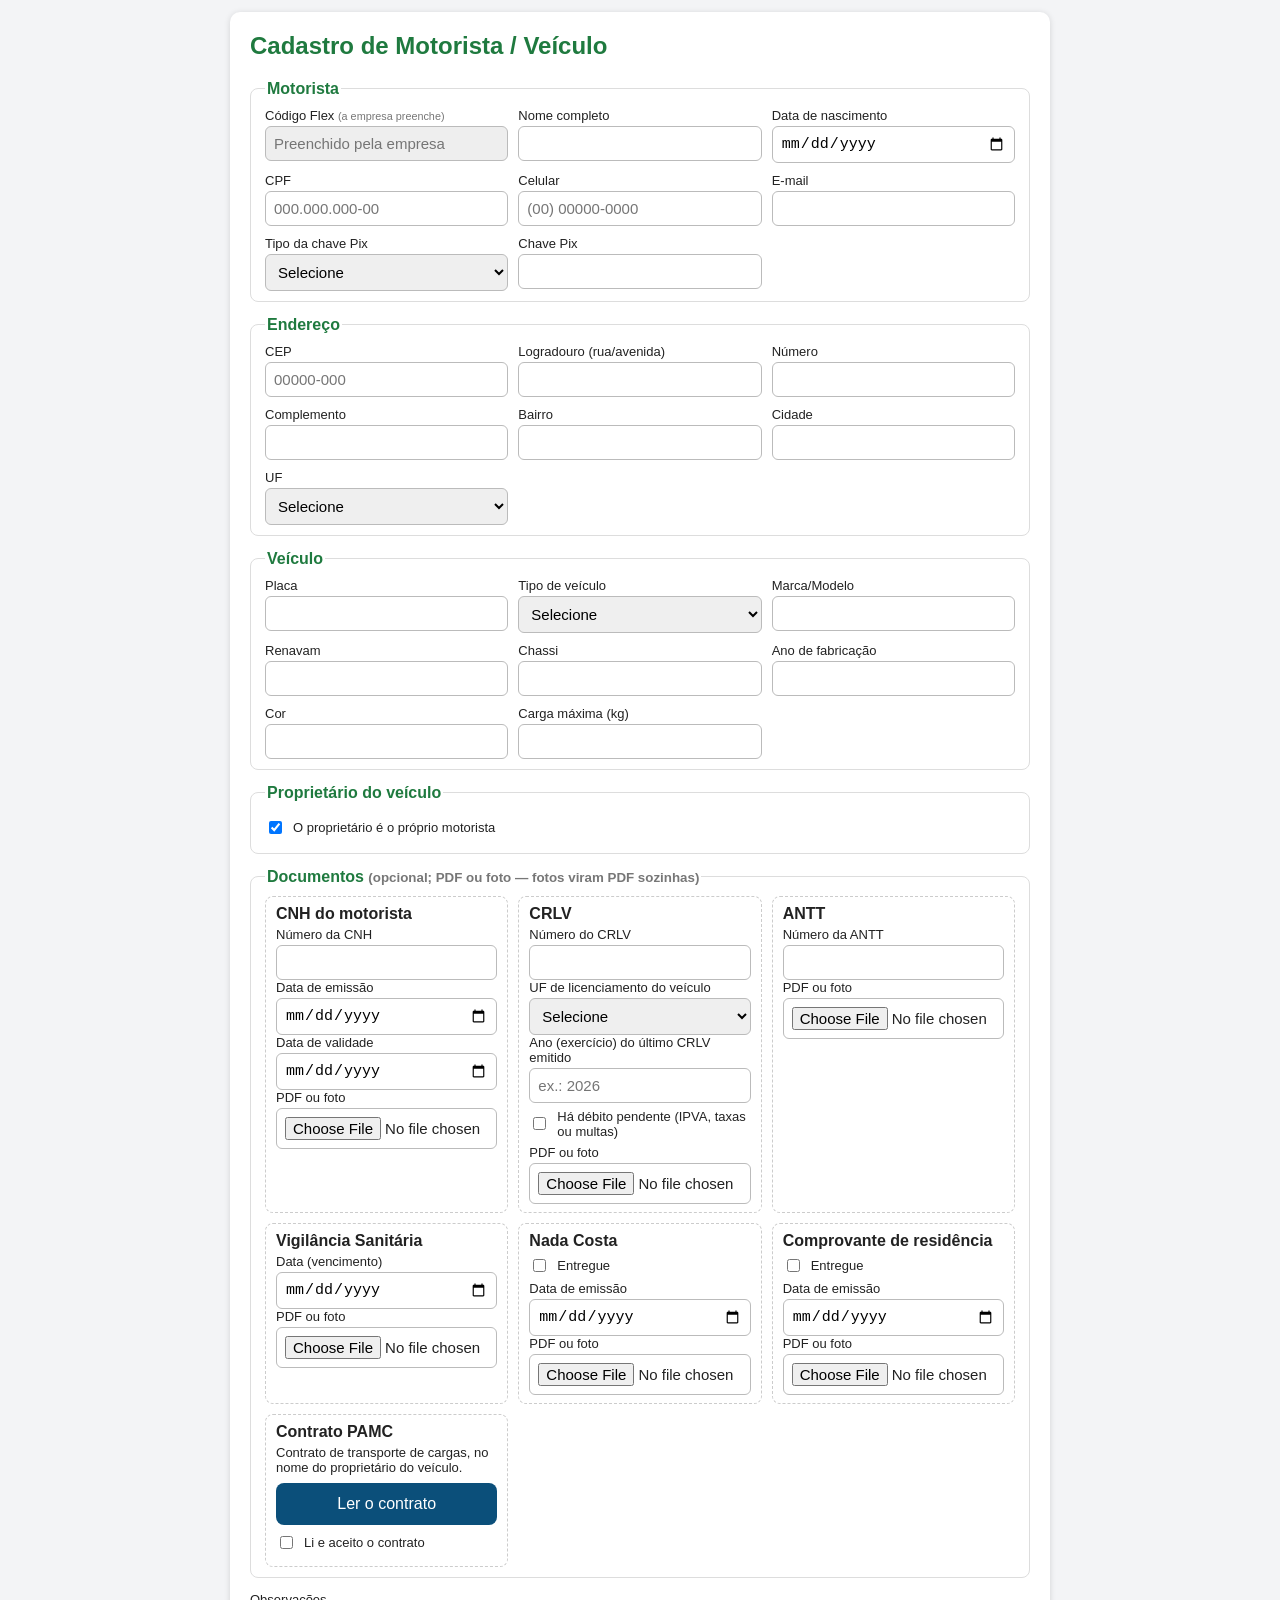
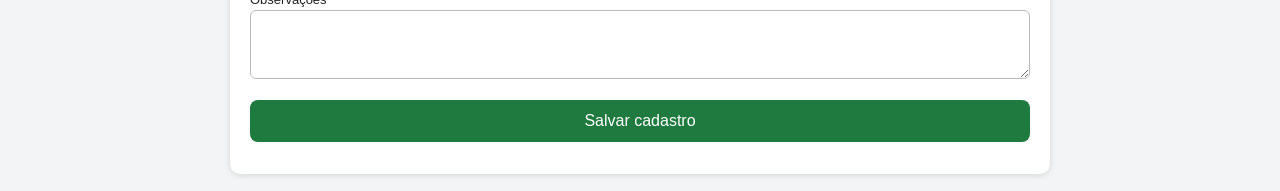
==== cadastro.html @ ea397f4c "Add files via upload" ====
<!DOCTYPE html>
<html lang="pt-BR" data-publica="1">
<head>
<base target="_top">
<meta charset="utf-8">
<title>Cadastro de Motorista</title>
<script src="config.js"></script>
<script src="app.js"></script>
<meta name="viewport" content="width=device-width, initial-scale=1">
<style>
  body{font-family:Arial,sans-serif;background:#f3f4f6;margin:0;padding:12px;color:#222}
  .box{max-width:780px;margin:auto;background:#fff;padding:20px;border-radius:10px;box-shadow:0 1px 6px #0002}
  h2{margin-top:0;color:#1f7a3f}
  fieldset{border:1px solid #ddd;border-radius:8px;margin:14px 0;padding:10px 14px}
  legend{font-weight:bold;color:#1f7a3f}
  .grid{display:grid;grid-template-columns:repeat(auto-fit,minmax(200px,1fr));gap:10px}
  label{font-size:13px;display:block}
  input:not([type=checkbox]),select,textarea{width:100%;box-sizing:border-box;padding:8px;margin-top:3px;border:1px solid #bbb;border-radius:6px;font-size:15px}
  .chk{display:flex;align-items:center;gap:8px;font-size:15px;margin:6px 0}
  .doc{border:1px dashed #ccc;border-radius:8px;padding:8px 10px}
  .doc b{display:block;margin-bottom:4px}
  small{color:#777}
  button{background:#1f7a3f;color:#fff;border:0;padding:12px 22px;border-radius:8px;font-size:16px;cursor:pointer;width:100%}
  button:disabled{opacity:.6}
  #msg{margin-top:12px;font-weight:bold}
  .nav{max-width:780px;margin:0 auto 10px;display:flex;gap:8px}
  .nav a{padding:8px 16px;border-radius:8px;background:#fff;color:#1f7a3f;text-decoration:none;font-weight:bold;box-shadow:0 1px 3px #0002}
  .nav a.on{background:#1f7a3f;color:#fff}
  /* abas fixas: só o conteúdo abaixo delas rola */
  .nav{position:sticky;top:0;z-index:10;background:#f3f4f6;margin-top:-12px!important;padding:12px 0 8px}
  button.sec{background:#0b4f7a}
  .mc{position:fixed;inset:0;background:#0007;display:none;align-items:center;justify-content:center;z-index:60;padding:10px;box-sizing:border-box}
  .mc.aberto{display:flex}
  .mcb{background:#fff;border-radius:10px;max-width:760px;width:100%;max-height:94vh;display:flex;flex-direction:column}
  .mcb h3{margin:0;padding:12px 16px;color:#1f7a3f;border-bottom:1px solid #ddd}
  #mcTexto{overflow-y:auto;padding:14px 22px;font-family:'Times New Roman',serif;font-size:15px;line-height:1.35;background:#fcfcfc}
  #mcTexto .contrato p{margin:0 0 8px;white-space:pre-wrap}
  #mcFalta{padding:8px 16px;color:#c62828;font-size:13px;font-weight:bold}
  .mcr{display:flex;gap:10px;justify-content:flex-end;padding:10px 16px;border-top:1px solid #ddd}
  .mcr .cinza{background:#888}
  /* menu lateral: faixa de ícones; ao abrir (☰) ele cobre a tela e recolhe sozinho ao clicar fora */
  body.comMenu{padding-left:68px!important}
  .side{position:fixed;left:0;top:0;bottom:0;width:56px;background:#1f7a3f;z-index:40;display:flex;flex-direction:column;gap:2px;padding:8px 6px;box-sizing:border-box;overflow:hidden;transition:width .15s,box-shadow .15s}
  body.menuAberto .side{width:190px;box-shadow:4px 0 18px #0005}
  .side a{color:#fff;text-decoration:none;padding:10px 12px;border-radius:8px;display:flex;gap:10px;align-items:center;white-space:nowrap;font-weight:bold;font-size:14px}
  .side a:hover{background:#2f9b57}.side a.on{background:#fff;color:#1f7a3f}
  .side .ic{width:22px;text-align:center;flex:none}
  .sideBtn{background:none!important;border:0;color:#fff;font-size:20px;text-align:left;padding:8px 12px!important;cursor:pointer;width:auto!important;min-width:0!important;flex:none!important;margin-bottom:6px}
  body:not(.menuAberto) .side .tx{display:none}
  @media print{body.comMenu{padding-left:0!important}.side{display:none!important}}
</style>
</head>
<body>

<div class="box">
  <h2>Cadastro de Motorista / Veículo</h2>
  <div id="f">

    <fieldset><legend>Motorista</legend><div class="grid">
      <label>Código Flex <small id="dicaCod"></small><input name="COD/FLEX" inputmode="numeric"></label>
      <label>Nome completo<input name="Motorista"></label>
      <label>Data de nascimento<input name="Data de Nascimento" type="date"></label>
      <label>CPF<input name="CPF"></label>
      <label>Celular<input name="Celular" type="tel"></label>
      <label>E-mail<input name="E-mail" type="email" autocomplete="email"></label>
      <label>Tipo da chave Pix<select name="Tipo Chave Pix"><option value="">Selecione</option><option>CPF</option><option>CNPJ</option><option>E-mail</option><option>Celular</option><option>Chave aleatória</option></select></label>
      <label>Chave Pix<input name="Chave Pix"></label>
    </div></fieldset>

    <fieldset><legend>Endereço</legend><div class="grid">
      <label>CEP<input name="CEP" inputmode="numeric" maxlength="9" placeholder="00000-000"></label>
      <label>Logradouro (rua/avenida)<input name="Logradouro"></label>
      <label>Número<input name="Número Endereço"></label>
      <label>Complemento<input name="Complemento"></label>
      <label>Bairro<input name="Bairro"></label>
      <label>Cidade<input name="Cidade"></label>
      <label>UF<select name="UF"><option value="">Selecione</option><option>AC</option><option>AL</option><option>AP</option><option>AM</option><option>BA</option><option>CE</option><option>DF</option><option>ES</option><option>GO</option><option>MA</option><option>MT</option><option>MS</option><option>MG</option><option>PA</option><option>PB</option><option>PR</option><option>PE</option><option>PI</option><option>RJ</option><option>RN</option><option>RS</option><option>RO</option><option>RR</option><option>SC</option><option>SP</option><option>SE</option><option>TO</option></select></label>
    </div></fieldset>

    <fieldset><legend>Veículo</legend><div class="grid">
      <label>Placa<input name="Placa Veículo" maxlength="8"></label>
      <label>Tipo de veículo<select name="Tipo de Veículo"><option value="">Selecione</option><option>FIORINO</option><option>KOMBI</option><option>VAN</option><option>CAMINHÃO 3/4</option><option>CARRETA</option></select></label>
      <label>Marca/Modelo<input name="Marca/Modelo"></label>
      <label>Renavam<input name="Renavam" inputmode="numeric"></label>
      <label>Chassi<input name="Chassi" maxlength="17"></label>
      <label>Ano de fabricação<input name="Ano Fabricação" type="number"></label>
      <label>Cor<input name="Cor"></label>
      <label>Carga máxima (kg)<input name="CARGA MÁXIMA (KG)" type="number"></label>
    </div></fieldset>

    <fieldset><legend>Proprietário do veículo</legend>
      <div class="chk"><input type="checkbox" id="donoMesmo" checked><label for="donoMesmo" style="display:inline">O proprietário é o próprio motorista</label></div>
      <div id="donoCampos" style="display:none"><div class="grid">
        <label>Nome do proprietário<input name="Proprietário"></label>
        <label>CPF do proprietário<input name="CPF Proprietário"></label>
        <label>CEP<input name="CEP Proprietário" inputmode="numeric" maxlength="9" placeholder="00000-000"></label>
        <label>Logradouro (rua/avenida)<input name="Logradouro Proprietário"></label>
        <label>Número<input name="Número Proprietário"></label>
        <label>Complemento<input name="Complemento Proprietário"></label>
        <label>Bairro<input name="Bairro Proprietário"></label>
        <label>Cidade<input name="Cidade Proprietário"></label>
        <label>UF<select name="UF Proprietário"><option value="">Selecione</option><option>AC</option><option>AL</option><option>AP</option><option>AM</option><option>BA</option><option>CE</option><option>DF</option><option>ES</option><option>GO</option><option>MA</option><option>MT</option><option>MS</option><option>MG</option><option>PA</option><option>PB</option><option>PR</option><option>PE</option><option>PI</option><option>RJ</option><option>RN</option><option>RS</option><option>RO</option><option>RR</option><option>SC</option><option>SP</option><option>SE</option><option>TO</option></select></label>
        <label>E-mail do proprietário<input name="E-mail Proprietário" type="email"></label>
        <label>Celular do proprietário<input name="Celular Proprietário"></label>
        <label>Tipo da chave Pix<select name="Tipo Chave Pix Proprietário"><option value="">Selecione</option><option>CPF</option><option>CNPJ</option><option>E-mail</option><option>Celular</option><option>Chave aleatória</option></select></label>
        <label>Chave Pix<input name="Chave Pix Proprietário"></label>
      </div>
      <div class="doc" style="margin-top:10px"><b>CNH do proprietário</b>
        <label>Número da CNH<input name="Número CNH Proprietário" inputmode="numeric"></label>
        <label>Data de validade<input name="CNH Validade Proprietário" type="date"></label>
        <label>PDF ou foto<input type="file" data-tipo="CNH PROPRIETARIO" accept="application/pdf,image/*"></label></div>
      <small>O contrato é feito no nome do proprietário.</small></div>
    </fieldset>

    <fieldset><legend>Documentos <small>(opcional; PDF ou foto — fotos viram PDF sozinhas)</small></legend><div class="grid">
      <div class="doc"><b>CNH do motorista</b>
        <label>Número da CNH<input name="Número CNH" inputmode="numeric"></label>
        <label>Data de emissão<input name="CNH-DATA EMISSÃO" type="date"></label>
        <label>Data de validade<input name="CNH-DATA DE VALIDADE" type="date"></label>
        <label>PDF ou foto<input type="file" data-tipo="CNH" accept="application/pdf,image/*"></label></div>

      <div class="doc"><b>CRLV</b>
        <label>Número do CRLV<input name="Número CRLV" inputmode="numeric"></label>
        <label>UF de licenciamento do veículo<select name="UF Veículo"><option value="">Selecione</option><option>DF</option><option>GO</option><option>AC</option><option>AL</option><option>AP</option><option>AM</option><option>BA</option><option>CE</option><option>ES</option><option>MA</option><option>MT</option><option>MS</option><option>MG</option><option>PA</option><option>PB</option><option>PR</option><option>PE</option><option>PI</option><option>RJ</option><option>RN</option><option>RS</option><option>RO</option><option>RR</option><option>SC</option><option>SP</option><option>SE</option><option>TO</option></select></label>
        <label>Ano (exercício) do último CRLV emitido<input name="CRLV Exercício" type="number" min="2000" max="2100" placeholder="ex.: 2026"></label>
        <div class="chk"><input type="checkbox" id="c_deb" name="CRLV Débito Pendente"><label for="c_deb" style="display:inline">Há débito pendente (IPVA, taxas ou multas)</label></div>
        <label>PDF ou foto<input type="file" data-tipo="CRLV" accept="application/pdf,image/*"></label></div>

      <div class="doc"><b>ANTT</b>
        <label>Número da ANTT<input name="Número ANTT" inputmode="numeric"></label>
        <div class="soAdmin"><label>Situação na ANTT<select name="Situação ANTT"><option value="">Não consultada</option><option>Ativa</option><option>Inativa</option><option>Suspensa</option><option>Cancelada</option></select></label>
        <label>Consultada em<input name="Consulta ANTT em" type="date"></label>
        <small>A ANTT não vence por data: vale se estiver ativa. <a href="https://www.gov.br/pt-br/servicos/consultar-situacao-de-transportador-no-rntrc" target="_blank">Consultar no site do governo</a></small></div>
        <label>PDF ou foto<input type="file" data-tipo="ANTT" accept="application/pdf,image/*"></label></div>

      <div class="doc"><b>Vigilância Sanitária</b>
        <label>Data (vencimento)<input name="CVV: VIGILANCIA" type="date"></label>
        <label>PDF ou foto<input type="file" data-tipo="VIGILANCIA" accept="application/pdf,image/*"></label></div>

      <div class="doc"><b>Nada Costa</b>
        <div class="chk"><input type="checkbox" id="c_nc" name="NADA COSTA"><label for="c_nc" style="display:inline">Entregue</label></div>
        <label>Data de emissão<input name="Data Nada Costa" type="date"></label>
        <label>PDF ou foto<input type="file" data-tipo="NADA COSTA" data-check="c_nc" accept="application/pdf,image/*"></label></div>

      <div class="doc"><b>Comprovante de residência</b>
        <div class="chk"><input type="checkbox" id="c_res" name="RESIDENCIA"><label for="c_res" style="display:inline">Entregue</label></div>
        <label>Data de emissão<input name="Data Residência" type="date"></label>
        <label>PDF ou foto<input type="file" data-tipo="RESIDENCIA" data-check="c_res" accept="application/pdf,image/*"></label></div>

      <div class="doc"><b>Contrato PAMC</b>
        <p style="margin:2px 0 8px;font-size:13px">Contrato de transporte de cargas, no nome do proprietário do veículo.</p>
        <button type="button" class="sec" onclick="abrirContrato('contrato')">Ler o contrato</button>
        <button type="button" class="sec" id="btnTermo" style="display:none;margin-top:6px" onclick="abrirContrato('termo')">Ler o termo do motorista (1 folha)</button>
        <div class="chk" style="margin-top:8px"><input type="checkbox" name="Aceite Contrato" id="aceite"><label for="aceite" style="display:inline">Li e aceito o contrato<span id="txtTermo"></span></label></div></div>
    </div></fieldset>

    <label>Observações<textarea name="Observações" rows="3"></textarea></label><br>
    <button id="btn" onclick="enviar()">Salvar cadastro</button>
    <div id="msg"></div>
  </div>
</div>

<div class="mc" id="mc"><div class="mcb">
  <h3 id="mcTitulo">Contrato de transporte de cargas</h3>
  <div id="mcFalta"></div>
  <div id="mcTexto">Carregando...</div>
  <div class="mcr"><button type="button" class="cinza" onclick="fecharContrato()">Fechar</button><button type="button" id="mcAceito" onclick="aceitarContrato()">Li e aceito</button></div>
</div></div>
<script>
const KEY = "";
const PUBLICO = true;
const MAX = 10 * 1024 * 1024;

// Ao anexar PDF de Nada Costa / Residência, marca a caixinha (dá para desmarcar)
document.querySelectorAll('input[type=file][data-check]').forEach(i =>
  i.addEventListener('change', () => { if (i.files[0]) document.getElementById(i.dataset.check).checked = true; }));

// ---- foto -> PDF (sem bibliotecas): redimensiona, vira JPEG e é embutida numa página A4 ----
function jpegParaPdf(jpeg, w, h) {
  const enc = new TextEncoder();
  const paisagem = w > h, pw = paisagem ? 842 : 595, ph = paisagem ? 595 : 842, m = 28;
  const s = Math.min((pw - 2 * m) / w, (ph - 2 * m) / h);
  const iw = w * s, ih = h * s, x = (pw - iw) / 2, y = (ph - ih) / 2;
  const partes = [], offs = []; let tam = 0;
  const add = d => { const b = typeof d === 'string' ? enc.encode(d) : d; partes.push(b); tam += b.length; };
  const obj = (n, corpo) => { offs[n] = tam; add(n + ' 0 obj\n' + corpo + '\nendobj\n'); };
  add('%PDF-1.4\n');
  obj(1, '<< /Type /Catalog /Pages 2 0 R >>');
  obj(2, '<< /Type /Pages /Kids [3 0 R] /Count 1 >>');
  obj(3, '<< /Type /Page /Parent 2 0 R /MediaBox [0 0 ' + pw + ' ' + ph + '] /Resources << /XObject << /Im0 4 0 R >> >> /Contents 5 0 R >>');
  offs[4] = tam;
  add('4 0 obj\n<< /Type /XObject /Subtype /Image /Width ' + w + ' /Height ' + h + ' /ColorSpace /DeviceRGB /BitsPerComponent 8 /Filter /DCTDecode /Length ' + jpeg.length + ' >>\nstream\n');
  add(jpeg); add('\nendstream\nendobj\n');
  const cont = 'q ' + iw.toFixed(2) + ' 0 0 ' + ih.toFixed(2) + ' ' + x.toFixed(2) + ' ' + y.toFixed(2) + ' cm /Im0 Do Q';
  obj(5, '<< /Length ' + cont.length + ' >>\nstream\n' + cont + '\nendstream');
  const xref = tam;
  let t = 'xref\n0 6\n0000000000 65535 f \n';
  for (let i = 1; i <= 5; i++) t += String(offs[i]).padStart(10, '0') + ' 00000 n \n';
  add(t + 'trailer\n<< /Size 6 /Root 1 0 R >>\nstartxref\n' + xref + '\n%%EOF');
  const out = new Uint8Array(tam); let p = 0;
  partes.forEach(b => { out.set(b, p); p += b.length; });
  return out;
}
function bytesParaBase64(b) {
  let s = '';
  for (let i = 0; i < b.length; i += 0x8000) s += String.fromCharCode.apply(null, b.subarray(i, i + 0x8000));
  return btoa(s);
}
async function imagemParaPdf(file) {
  const url = URL.createObjectURL(file);
  try {
    const img = await new Promise((ok, erro) => {
      const i = new Image();
      i.onload = () => ok(i);
      i.onerror = () => erro('Não consegui abrir a imagem "' + file.name + '". Envie em JPG, PNG ou PDF.');
      i.src = url;
    });
    let w = img.naturalWidth, h = img.naturalHeight;
    const k = Math.min(1, 2000 / Math.max(w, h)); w = Math.round(w * k); h = Math.round(h * k);
    const cv = document.createElement('canvas'); cv.width = w; cv.height = h;
    const cx = cv.getContext('2d'); cx.fillStyle = '#fff'; cx.fillRect(0, 0, w, h); cx.drawImage(img, 0, 0, w, h);
    const bin = atob(cv.toDataURL('image/jpeg', 0.85).split(',')[1]);
    const jpeg = new Uint8Array(bin.length);
    for (let i = 0; i < bin.length; i++) jpeg[i] = bin.charCodeAt(i);
    return bytesParaBase64(jpegParaPdf(jpeg, w, h));
  } finally { URL.revokeObjectURL(url); }
}

// Lê o anexo: PDF segue como está; foto vira PDF; o Contrato PAMC (data-aceita) segue como está (PDF/Word)
async function lerPdf(input) {
  const f = input.files[0];
  if (!f) return null;
  const ext = (f.name.split('.').pop() || '').toLowerCase();
  const aceita = input.dataset.aceita;
  const ehImagem = (f.type || '').startsWith('image/') || /^(jpe?g|png|gif|webp|bmp|avif|heic|heif)$/.test(ext);
  if (!aceita && ehImagem) {
    if (f.size > 25 * 1024 * 1024) throw '"' + f.name + '" passa de 25 MB.';
    return { tipo: input.dataset.tipo, ext: 'pdf', base64: await imagemParaPdf(f) };
  }
  const permitidos = (aceita || 'pdf').split(',');
  if (!permitidos.includes(ext)) throw '"' + f.name + '" precisa ser ' + (aceita ? permitidos.join(' / ').toUpperCase() : 'PDF ou foto') + '.';
  if (f.size > MAX) throw '"' + f.name + '" passa de 10 MB.';
  return new Promise((ok, erro) => {
    const r = new FileReader();
    r.onload = () => ok({ tipo: input.dataset.tipo, ext: ext, base64: r.result.split(',')[1] });
    r.onerror = () => erro('Falha ao ler ' + f.name);
    r.readAsDataURL(f);
  });
}

// CEP: máscara 00000-000 e preenchimento automático (ViaCEP) de rua, bairro, cidade e UF
function ligarCep(inputCep, obter) {
  if (!inputCep) return;
  inputCep.addEventListener('input', () => {
    const d = inputCep.value.replace(/\D/g, '').slice(0, 8);
    inputCep.value = d.length > 5 ? d.slice(0, 5) + '-' + d.slice(5) : d;
  });
  inputCep.addEventListener('change', async () => {
    const d = inputCep.value.replace(/\D/g, '');
    if (d.length !== 8) return;
    try {
      const j = await (await fetch('https://viacep.com.br/ws/' + d + '/json/')).json();
      if (j.erro) return;
      [['Logradouro', j.logradouro], ['Bairro', j.bairro], ['Cidade', j.localidade], ['UF', j.uf]].forEach(([n, v]) => {
        const el = obter(n); if (el && v) el.value = v;
      });
    } catch (e) { /* sem internet ou CEP fora do ar: o usuário digita à mão */ }
  });
}

// ---------- contrato: ler e aceitar ----------
const semAc = s => String(s || '').normalize('NFD').replace(/[\u0300-\u036f]/g, '').toLowerCase().replace(/\s+/g, ' ').trim();
const donoOutro = d => !!semAc(d['Proprietário']) && semAc(d['Proprietário']) !== semAc(d['Motorista']);
function faltandoContrato(d) {                         // o contrato é do proprietário; o termo precisa do CPF do motorista
  const outro = donoOutro(d), falta = [];
  const campos = [['CPF', 'CPF'], ['CEP', 'CEP'], ['Logradouro', 'rua/avenida'], ['Bairro', 'bairro'], ['Cidade', 'cidade'], ['UF', 'UF']];
  if (!String(d['Motorista'] || '').trim()) falta.push('nome');
  if (outro) {
    if (!String(d['CPF'] || '').trim()) falta.push('CPF do motorista');
    campos.forEach(p => { if (!String(d[p[0] + ' Proprietário'] || '').trim()) falta.push('do proprietário: ' + p[1]); });
  } else campos.forEach(p => { if (!String(d[p[0]] || '').trim()) falta.push(p[1]); });
  return falta;
}
function dadosDoForm() {
  const d = {};
  document.querySelectorAll('#f [name]').forEach(el => { d[el.name] = el.type === 'checkbox' ? el.checked : el.value.trim(); });
  return d;
}
function atualizarTermo() {                            // o termo só existe quando o proprietário é outra pessoa
  const d = dadosDoForm(), tem = donoOutro(d);
  document.getElementById('btnTermo').style.display = tem ? 'inline-block' : 'none';
  document.getElementById('txtTermo').textContent = tem ? ' e o termo do motorista' : '';
}
function abrirContrato(qual) {
  const d = dadosDoForm(), falta = faltandoContrato(d);
  document.getElementById('mc').classList.add('aberto');
  document.getElementById('mcTitulo').textContent = qual === 'termo' ? 'Termo de autorização de condutor e ciência do motorista' : 'Contrato de transporte de cargas';
  document.getElementById('mcTexto').textContent = 'Carregando...';
  document.getElementById('mcFalta').textContent = falta.length ? 'Preencha antes de aceitar: ' + falta.join(', ') + '.' : '';
  document.getElementById('mcAceito').disabled = falta.length > 0;
  google.script.run.withSuccessHandler(r => { document.getElementById('mcTexto').innerHTML = r.dispensado ? '<p>Não é necessário: o proprietário é o próprio motorista.</p>' : r.html; })
    .withFailureHandler(e => { document.getElementById('mcTexto').textContent = 'Não foi possível abrir o documento agora. ' + e.message; })
    .previaContrato(Object.fromEntries(Object.entries(d).filter(x => typeof x[1] === 'string')), qual);
}
function fecharContrato() { document.getElementById('mc').classList.remove('aberto'); }
function aceitarContrato() { document.getElementById('aceite').checked = true; fecharContrato(); }

// proprietário: "é o próprio motorista" esconde e limpa os campos
const donoMesmo = document.getElementById('donoMesmo'), donoCampos = document.getElementById('donoCampos');
function mostrarDono() {
  donoCampos.style.display = donoMesmo.checked ? 'none' : 'block';
  if (donoMesmo.checked) donoCampos.querySelectorAll('input,select').forEach(e => e.value = '');
  atualizarTermo();
}
donoMesmo.addEventListener('change', mostrarDono);
['Proprietário', 'Motorista'].forEach(n => document.querySelector('#f [name="' + n + '"]').addEventListener('input', atualizarTermo));

async function enviar() {
  const msg = document.getElementById('msg'), btn = document.getElementById('btn');
  const dados = {};
  document.querySelectorAll('#f [name]').forEach(el => {
    dados[el.name] = el.type === 'checkbox' ? el.checked : el.value.trim();
  });
  if (!PUBLICO && !dados['COD/FLEX']) { msg.style.color = 'red'; msg.textContent = 'Informe o Código Flex.'; return; }
  if (!dados['Motorista']) { msg.style.color = 'red'; msg.textContent = 'Informe o nome do motorista.'; return; }
  if (dados['Placa Veículo']) dados['Placa Veículo'] = dados['Placa Veículo'].toUpperCase();
  if (dados['Aceite Contrato']) { const f = faltandoContrato(dados); if (f.length) { msg.style.color = 'red'; msg.textContent = 'Para aceitar o contrato, preencha: ' + f.join(', ') + '.'; return; } }

  btn.disabled = true; msg.style.color = '#333'; msg.textContent = 'Enviando...';
  try {
    const arquivos = (await Promise.all([...document.querySelectorAll('input[type=file]')].map(lerPdf))).filter(Boolean);
    google.script.run
      .withSuccessHandler(r => {
        msg.style.color = r.aviso ? '#b26a00' : 'green'; msg.textContent = 'Cadastro salvo com sucesso!' + (r.aviso ? ' ' + r.aviso : '');
        document.querySelectorAll('#f input:not([type=checkbox]),#f textarea,#f select').forEach(e => e.value = '');
        document.querySelectorAll('#f input[type=checkbox]').forEach(e => e.checked = false);
        donoMesmo.checked = true; mostrarDono();
        btn.disabled = false;
      })
      .withFailureHandler(e => { msg.style.color = 'red'; msg.textContent = 'Erro: ' + e.message; btn.disabled = false; })
      .salvarCadastro(dados, arquivos, KEY);
  } catch (e) {
    msg.style.color = 'red'; msg.textContent = e; btn.disabled = false;
  }
}
ligarCep(document.querySelector('#f [name="CEP"]'), n => document.querySelector('#f [name="' + n + '"]'));
// Link dos motoristas: o campo Código Flex aparece, mas bloqueado (quem define o código é a empresa)
ligarCep(document.querySelector('#f [name="CEP Proprietário"]'), n => document.querySelector('#f [name="' + n + ' Proprietário"]'));
ligarMascaras(document.getElementById('f'));
if (PUBLICO) document.querySelectorAll('.soAdmin').forEach(e => e.remove());
if (PUBLICO) {
  const cod = document.querySelector('#f [name="COD/FLEX"]');
  cod.disabled = true; cod.value = ''; cod.placeholder = 'Preenchido pela empresa';
  cod.style.background = '#eee'; cod.style.cursor = 'not-allowed';
  document.getElementById('dicaCod').textContent = '(a empresa preenche)';
}

// Pix: ao escolher o tipo, preenche a chave com o CPF / e-mail / celular já digitados (se a chave estiver vazia)
function ligarPix(raiz, suf) {
  suf = suf || '';
  const q = n => raiz.querySelector('[name="' + n + suf + '"]');
  const tipo = q('Tipo Chave Pix'), chave = q('Chave Pix');
  if (!tipo || !chave) return;
  tipo.addEventListener('change', () => {
    if (chave.value.trim()) return;
    const origem = { 'CPF': 'CPF', 'E-mail': 'E-mail', 'Celular': 'Celular' }[tipo.value];
    if (origem && q(origem)) chave.value = q(origem).value;
  });
}
ligarPix(document.getElementById('f'));
ligarPix(document.getElementById('f'), ' Proprietário');
// Tipos de veículo: vêm do Painel (a lista de cima é só o padrão, caso a busca falhe)
google.script.run.withSuccessHandler(lista => {
  const s = document.querySelector('#f [name="Tipo de Veículo"]'), v = s.value;
  const e = x => String(x).replace(/[&<>"]/g, c => ({'&':'&amp;','<':'&lt;','>':'&gt;','"':'&quot;'}[c]));
  s.innerHTML = '<option value="">Selecione</option>' + lista.map(x => '<option>' + e(x) + '</option>').join('');
  s.value = v;
}).tiposVeiculo();

// máscaras: CPF/CNPJ e telefone (tudo vira texto, então os zeros ficam)
function mCpfCnpj(v) {
  const d = String(v).replace(/\D/g, '').slice(0, 14);
  if (d.length <= 11) { let o = d.slice(0, 3); if (d.length > 3) o += '.' + d.slice(3, 6); if (d.length > 6) o += '.' + d.slice(6, 9); if (d.length > 9) o += '-' + d.slice(9, 11); return o; }
  let o = d.slice(0, 2) + '.' + d.slice(2, 5); if (d.length > 5) o += '.' + d.slice(5, 8); if (d.length > 8) o += '/' + d.slice(8, 12); if (d.length > 12) o += '-' + d.slice(12, 14); return o;
}
function mTel(v) {
  const d = String(v).replace(/\D/g, '').slice(0, 11);
  if (!d) return '';
  let o = '(' + d.slice(0, 2);
  if (d.length > 2) { const corte = d.length > 10 ? 7 : 6; o += ') ' + d.slice(2, corte); if (d.length > corte) o += '-' + d.slice(corte); }
  return o;
}
function ligarMascaras(raiz) {
  const regras = { 'CPF': [mCpfCnpj, '000.000.000-00'], 'CPF Proprietário': [mCpfCnpj, '000.000.000-00'], 'Celular': [mTel, '(00) 00000-0000'], 'Celular Proprietário': [mTel, '(00) 00000-0000'] };
  Object.keys(regras).forEach(n => {
    const el = raiz.querySelector('[name="' + n + '"]'); if (!el) return;
    el.setAttribute('inputmode', 'numeric'); el.placeholder = regras[n][1]; el.removeAttribute('maxlength');
    el.addEventListener('input', () => { el.value = regras[n][0](el.value); });
  });
}
</script>
</body>
</html>
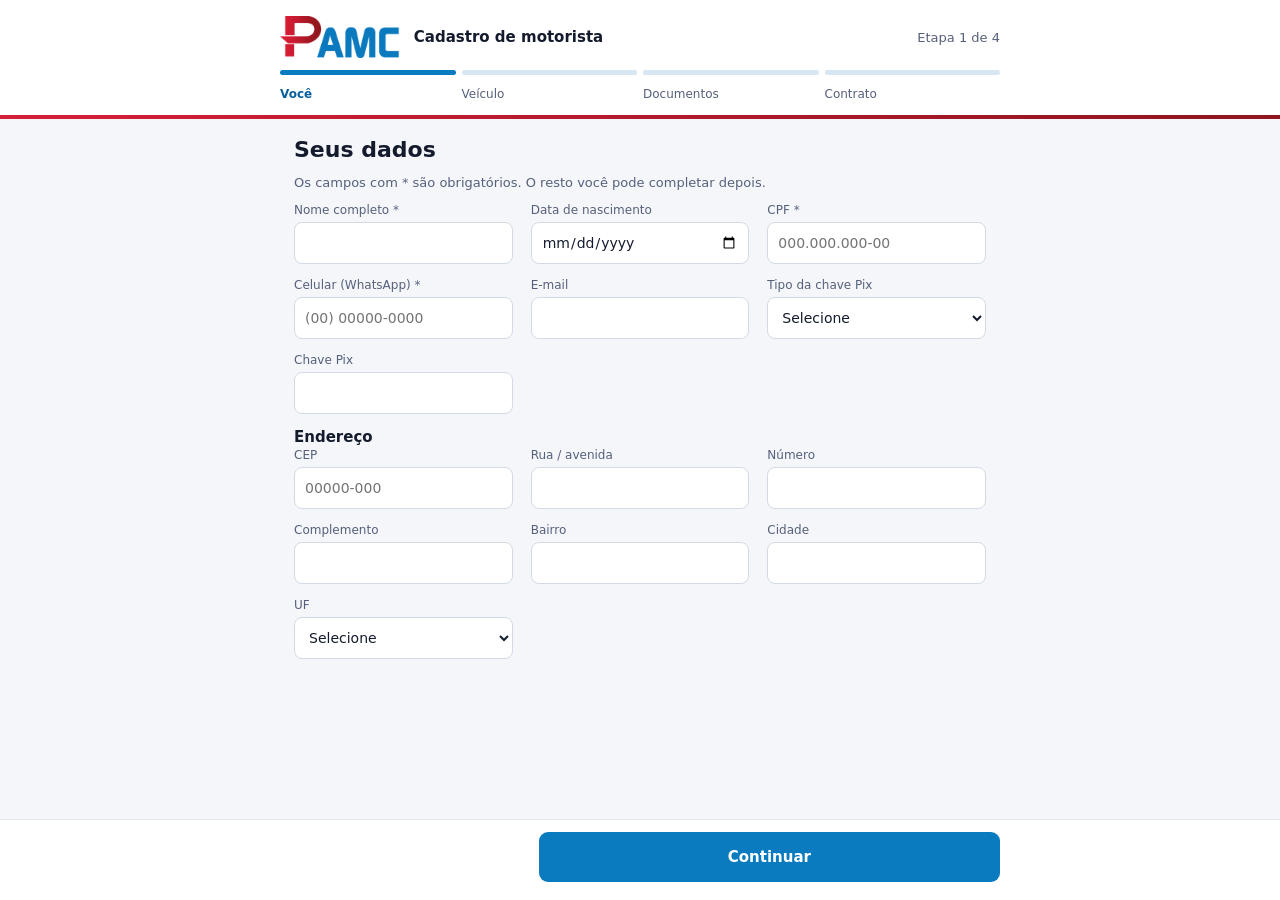
==== commit f9af9049: "Add files via upload" ====
--- a/cadastro.html
+++ b/cadastro.html
@@ -1,403 +1,40 @@
-<!DOCTYPE html>
+<!doctype html>
 <html lang="pt-BR" data-publica="1">
 <head>
-<base target="_top">
 <meta charset="utf-8">
-<title>Cadastro de Motorista</title>
+<meta name="viewport" content="width=device-width, initial-scale=1">
+<title>Cadastro de motorista</title>
+<link rel="stylesheet" href="estilo.css">
 <script src="config.js"></script>
 <script src="app.js"></script>
-<meta name="viewport" content="width=device-width, initial-scale=1">
+<script src="comum.js"></script>
 <style>
-  body{font-family:Arial,sans-serif;background:#f3f4f6;margin:0;padding:12px;color:#222}
-  .box{max-width:780px;margin:auto;background:#fff;padding:20px;border-radius:10px;box-shadow:0 1px 6px #0002}
-  h2{margin-top:0;color:#1f7a3f}
-  fieldset{border:1px solid #ddd;border-radius:8px;margin:14px 0;padding:10px 14px}
-  legend{font-weight:bold;color:#1f7a3f}
-  .grid{display:grid;grid-template-columns:repeat(auto-fit,minmax(200px,1fr));gap:10px}
-  label{font-size:13px;display:block}
-  input:not([type=checkbox]),select,textarea{width:100%;box-sizing:border-box;padding:8px;margin-top:3px;border:1px solid #bbb;border-radius:6px;font-size:15px}
-  .chk{display:flex;align-items:center;gap:8px;font-size:15px;margin:6px 0}
-  .doc{border:1px dashed #ccc;border-radius:8px;padding:8px 10px}
-  .doc b{display:block;margin-bottom:4px}
-  small{color:#777}
-  button{background:#1f7a3f;color:#fff;border:0;padding:12px 22px;border-radius:8px;font-size:16px;cursor:pointer;width:100%}
-  button:disabled{opacity:.6}
-  #msg{margin-top:12px;font-weight:bold}
-  .nav{max-width:780px;margin:0 auto 10px;display:flex;gap:8px}
-  .nav a{padding:8px 16px;border-radius:8px;background:#fff;color:#1f7a3f;text-decoration:none;font-weight:bold;box-shadow:0 1px 3px #0002}
-  .nav a.on{background:#1f7a3f;color:#fff}
-  /* abas fixas: só o conteúdo abaixo delas rola */
-  .nav{position:sticky;top:0;z-index:10;background:#f3f4f6;margin-top:-12px!important;padding:12px 0 8px}
-  button.sec{background:#0b4f7a}
-  .mc{position:fixed;inset:0;background:#0007;display:none;align-items:center;justify-content:center;z-index:60;padding:10px;box-sizing:border-box}
-  .mc.aberto{display:flex}
-  .mcb{background:#fff;border-radius:10px;max-width:760px;width:100%;max-height:94vh;display:flex;flex-direction:column}
-  .mcb h3{margin:0;padding:12px 16px;color:#1f7a3f;border-bottom:1px solid #ddd}
-  #mcTexto{overflow-y:auto;padding:14px 22px;font-family:'Times New Roman',serif;font-size:15px;line-height:1.35;background:#fcfcfc}
-  #mcTexto .contrato p{margin:0 0 8px;white-space:pre-wrap}
-  #mcFalta{padding:8px 16px;color:#c62828;font-size:13px;font-weight:bold}
-  .mcr{display:flex;gap:10px;justify-content:flex-end;padding:10px 16px;border-top:1px solid #ddd}
-  .mcr .cinza{background:#888}
-  /* menu lateral: faixa de ícones; ao abrir (☰) ele cobre a tela e recolhe sozinho ao clicar fora */
-  body.comMenu{padding-left:68px!important}
-  .side{position:fixed;left:0;top:0;bottom:0;width:56px;background:#1f7a3f;z-index:40;display:flex;flex-direction:column;gap:2px;padding:8px 6px;box-sizing:border-box;overflow:hidden;transition:width .15s,box-shadow .15s}
-  body.menuAberto .side{width:190px;box-shadow:4px 0 18px #0005}
-  .side a{color:#fff;text-decoration:none;padding:10px 12px;border-radius:8px;display:flex;gap:10px;align-items:center;white-space:nowrap;font-weight:bold;font-size:14px}
-  .side a:hover{background:#2f9b57}.side a.on{background:#fff;color:#1f7a3f}
-  .side .ic{width:22px;text-align:center;flex:none}
-  .sideBtn{background:none!important;border:0;color:#fff;font-size:20px;text-align:left;padding:8px 12px!important;cursor:pointer;width:auto!important;min-width:0!important;flex:none!important;margin-bottom:6px}
-  body:not(.menuAberto) .side .tx{display:none}
-  @media print{body.comMenu{padding-left:0!important}.side{display:none!important}}
+  body{background:var(--fundo)}
+  .pub-topo{padding:16px 18px 14px}
+  .pub-topo .in{max-width:720px;margin:auto;display:flex;flex-direction:column;gap:12px}
+  .passos{display:grid;grid-template-columns:repeat(4,minmax(0,1fr));gap:6px}
+  .passos i{display:block;height:5px;border-radius:3px;background:#D6E6F2}.passos i.on{background:var(--azul)}
+  .nomes{display:grid;grid-template-columns:repeat(4,minmax(0,1fr));gap:6px;font-size:12px;color:var(--suave)}.nomes .on{color:var(--azul-esc);font-weight:600}
+  .pub{max-width:720px;margin:auto;padding:18px 14px 110px;display:flex;flex-direction:column;gap:14px}
+  .pub h1{font-size:22px}
+  .doc-c{background:#fff;border:1px solid var(--linha);border-radius:12px;padding:14px;display:flex;flex-direction:column;gap:10px}
+  .doc-c.feito{border-color:#9DCDB0}
+  .doc-c b{font-size:15px}
+  .arq{height:48px;border-radius:10px;border:1.5px dashed #9DB4E3;background:#F3F6FD;color:var(--azul);font-weight:600;display:flex;align-items:center;justify-content:center;gap:8px;cursor:pointer;position:relative;font-size:14px}
+  .arq input{position:absolute;inset:0;opacity:0;cursor:pointer}
+  .rodape{position:fixed;left:0;right:0;bottom:0;background:#fff;border-top:1px solid var(--linha);padding:12px 14px 18px}
+  .rodape .in{max-width:720px;margin:auto;display:flex;gap:10px}
+  .rodape .btn{height:50px;font-size:15px}
 </style>
 </head>
 <body>
-
-<div class="box">
-  <h2>Cadastro de Motorista / Veículo</h2>
-  <div id="f">
-
-    <fieldset><legend>Motorista</legend><div class="grid">
-      <label>Código Flex <small id="dicaCod"></small><input name="COD/FLEX" inputmode="numeric"></label>
-      <label>Nome completo<input name="Motorista"></label>
-      <label>Data de nascimento<input name="Data de Nascimento" type="date"></label>
-      <label>CPF<input name="CPF"></label>
-      <label>Celular<input name="Celular" type="tel"></label>
-      <label>E-mail<input name="E-mail" type="email" autocomplete="email"></label>
-      <label>Tipo da chave Pix<select name="Tipo Chave Pix"><option value="">Selecione</option><option>CPF</option><option>CNPJ</option><option>E-mail</option><option>Celular</option><option>Chave aleatória</option></select></label>
-      <label>Chave Pix<input name="Chave Pix"></label>
-    </div></fieldset>
-
-    <fieldset><legend>Endereço</legend><div class="grid">
-      <label>CEP<input name="CEP" inputmode="numeric" maxlength="9" placeholder="00000-000"></label>
-      <label>Logradouro (rua/avenida)<input name="Logradouro"></label>
-      <label>Número<input name="Número Endereço"></label>
-      <label>Complemento<input name="Complemento"></label>
-      <label>Bairro<input name="Bairro"></label>
-      <label>Cidade<input name="Cidade"></label>
-      <label>UF<select name="UF"><option value="">Selecione</option><option>AC</option><option>AL</option><option>AP</option><option>AM</option><option>BA</option><option>CE</option><option>DF</option><option>ES</option><option>GO</option><option>MA</option><option>MT</option><option>MS</option><option>MG</option><option>PA</option><option>PB</option><option>PR</option><option>PE</option><option>PI</option><option>RJ</option><option>RN</option><option>RS</option><option>RO</option><option>RR</option><option>SC</option><option>SP</option><option>SE</option><option>TO</option></select></label>
-    </div></fieldset>
-
-    <fieldset><legend>Veículo</legend><div class="grid">
-      <label>Placa<input name="Placa Veículo" maxlength="8"></label>
-      <label>Tipo de veículo<select name="Tipo de Veículo"><option value="">Selecione</option><option>FIORINO</option><option>KOMBI</option><option>VAN</option><option>CAMINHÃO 3/4</option><option>CARRETA</option></select></label>
-      <label>Marca/Modelo<input name="Marca/Modelo"></label>
-      <label>Renavam<input name="Renavam" inputmode="numeric"></label>
-      <label>Chassi<input name="Chassi" maxlength="17"></label>
-      <label>Ano de fabricação<input name="Ano Fabricação" type="number"></label>
-      <label>Cor<input name="Cor"></label>
-      <label>Carga máxima (kg)<input name="CARGA MÁXIMA (KG)" type="number"></label>
-    </div></fieldset>
-
-    <fieldset><legend>Proprietário do veículo</legend>
-      <div class="chk"><input type="checkbox" id="donoMesmo" checked><label for="donoMesmo" style="display:inline">O proprietário é o próprio motorista</label></div>
-      <div id="donoCampos" style="display:none"><div class="grid">
-        <label>Nome do proprietário<input name="Proprietário"></label>
-        <label>CPF do proprietário<input name="CPF Proprietário"></label>
-        <label>CEP<input name="CEP Proprietário" inputmode="numeric" maxlength="9" placeholder="00000-000"></label>
-        <label>Logradouro (rua/avenida)<input name="Logradouro Proprietário"></label>
-        <label>Número<input name="Número Proprietário"></label>
-        <label>Complemento<input name="Complemento Proprietário"></label>
-        <label>Bairro<input name="Bairro Proprietário"></label>
-        <label>Cidade<input name="Cidade Proprietário"></label>
-        <label>UF<select name="UF Proprietário"><option value="">Selecione</option><option>AC</option><option>AL</option><option>AP</option><option>AM</option><option>BA</option><option>CE</option><option>DF</option><option>ES</option><option>GO</option><option>MA</option><option>MT</option><option>MS</option><option>MG</option><option>PA</option><option>PB</option><option>PR</option><option>PE</option><option>PI</option><option>RJ</option><option>RN</option><option>RS</option><option>RO</option><option>RR</option><option>SC</option><option>SP</option><option>SE</option><option>TO</option></select></label>
-        <label>E-mail do proprietário<input name="E-mail Proprietário" type="email"></label>
-        <label>Celular do proprietário<input name="Celular Proprietário"></label>
-        <label>Tipo da chave Pix<select name="Tipo Chave Pix Proprietário"><option value="">Selecione</option><option>CPF</option><option>CNPJ</option><option>E-mail</option><option>Celular</option><option>Chave aleatória</option></select></label>
-        <label>Chave Pix<input name="Chave Pix Proprietário"></label>
-      </div>
-      <div class="doc" style="margin-top:10px"><b>CNH do proprietário</b>
-        <label>Número da CNH<input name="Número CNH Proprietário" inputmode="numeric"></label>
-        <label>Data de validade<input name="CNH Validade Proprietário" type="date"></label>
-        <label>PDF ou foto<input type="file" data-tipo="CNH PROPRIETARIO" accept="application/pdf,image/*"></label></div>
-      <small>O contrato é feito no nome do proprietário.</small></div>
-    </fieldset>
-
-    <fieldset><legend>Documentos <small>(opcional; PDF ou foto — fotos viram PDF sozinhas)</small></legend><div class="grid">
-      <div class="doc"><b>CNH do motorista</b>
-        <label>Número da CNH<input name="Número CNH" inputmode="numeric"></label>
-        <label>Data de emissão<input name="CNH-DATA EMISSÃO" type="date"></label>
-        <label>Data de validade<input name="CNH-DATA DE VALIDADE" type="date"></label>
-        <label>PDF ou foto<input type="file" data-tipo="CNH" accept="application/pdf,image/*"></label></div>
-
-      <div class="doc"><b>CRLV</b>
-        <label>Número do CRLV<input name="Número CRLV" inputmode="numeric"></label>
-        <label>UF de licenciamento do veículo<select name="UF Veículo"><option value="">Selecione</option><option>DF</option><option>GO</option><option>AC</option><option>AL</option><option>AP</option><option>AM</option><option>BA</option><option>CE</option><option>ES</option><option>MA</option><option>MT</option><option>MS</option><option>MG</option><option>PA</option><option>PB</option><option>PR</option><option>PE</option><option>PI</option><option>RJ</option><option>RN</option><option>RS</option><option>RO</option><option>RR</option><option>SC</option><option>SP</option><option>SE</option><option>TO</option></select></label>
-        <label>Ano (exercício) do último CRLV emitido<input name="CRLV Exercício" type="number" min="2000" max="2100" placeholder="ex.: 2026"></label>
-        <div class="chk"><input type="checkbox" id="c_deb" name="CRLV Débito Pendente"><label for="c_deb" style="display:inline">Há débito pendente (IPVA, taxas ou multas)</label></div>
-        <label>PDF ou foto<input type="file" data-tipo="CRLV" accept="application/pdf,image/*"></label></div>
-
-      <div class="doc"><b>ANTT</b>
-        <label>Número da ANTT<input name="Número ANTT" inputmode="numeric"></label>
-        <div class="soAdmin"><label>Situação na ANTT<select name="Situação ANTT"><option value="">Não consultada</option><option>Ativa</option><option>Inativa</option><option>Suspensa</option><option>Cancelada</option></select></label>
-        <label>Consultada em<input name="Consulta ANTT em" type="date"></label>
-        <small>A ANTT não vence por data: vale se estiver ativa. <a href="https://www.gov.br/pt-br/servicos/consultar-situacao-de-transportador-no-rntrc" target="_blank">Consultar no site do governo</a></small></div>
-        <label>PDF ou foto<input type="file" data-tipo="ANTT" accept="application/pdf,image/*"></label></div>
-
-      <div class="doc"><b>Vigilância Sanitária</b>
-        <label>Data (vencimento)<input name="CVV: VIGILANCIA" type="date"></label>
-        <label>PDF ou foto<input type="file" data-tipo="VIGILANCIA" accept="application/pdf,image/*"></label></div>
-
-      <div class="doc"><b>Nada Costa</b>
-        <div class="chk"><input type="checkbox" id="c_nc" name="NADA COSTA"><label for="c_nc" style="display:inline">Entregue</label></div>
-        <label>Data de emissão<input name="Data Nada Costa" type="date"></label>
-        <label>PDF ou foto<input type="file" data-tipo="NADA COSTA" data-check="c_nc" accept="application/pdf,image/*"></label></div>
-
-      <div class="doc"><b>Comprovante de residência</b>
-        <div class="chk"><input type="checkbox" id="c_res" name="RESIDENCIA"><label for="c_res" style="display:inline">Entregue</label></div>
-        <label>Data de emissão<input name="Data Residência" type="date"></label>
-        <label>PDF ou foto<input type="file" data-tipo="RESIDENCIA" data-check="c_res" accept="application/pdf,image/*"></label></div>
-
-      <div class="doc"><b>Contrato PAMC</b>
-        <p style="margin:2px 0 8px;font-size:13px">Contrato de transporte de cargas, no nome do proprietário do veículo.</p>
-        <button type="button" class="sec" onclick="abrirContrato('contrato')">Ler o contrato</button>
-        <button type="button" class="sec" id="btnTermo" style="display:none;margin-top:6px" onclick="abrirContrato('termo')">Ler o termo do motorista (1 folha)</button>
-        <div class="chk" style="margin-top:8px"><input type="checkbox" name="Aceite Contrato" id="aceite"><label for="aceite" style="display:inline">Li e aceito o contrato<span id="txtTermo"></span></label></div></div>
-    </div></fieldset>
-
-    <label>Observações<textarea name="Observações" rows="3"></textarea></label><br>
-    <button id="btn" onclick="enviar()">Salvar cadastro</button>
-    <div id="msg"></div>
-  </div>
-</div>
-
-<div class="mc" id="mc"><div class="mcb">
-  <h3 id="mcTitulo">Contrato de transporte de cargas</h3>
-  <div id="mcFalta"></div>
-  <div id="mcTexto">Carregando...</div>
-  <div class="mcr"><button type="button" class="cinza" onclick="fecharContrato()">Fechar</button><button type="button" id="mcAceito" onclick="aceitarContrato()">Li e aceito</button></div>
-</div></div>
-<script>
-const KEY = "";
-const PUBLICO = true;
-const MAX = 10 * 1024 * 1024;
-
-// Ao anexar PDF de Nada Costa / Residência, marca a caixinha (dá para desmarcar)
-document.querySelectorAll('input[type=file][data-check]').forEach(i =>
-  i.addEventListener('change', () => { if (i.files[0]) document.getElementById(i.dataset.check).checked = true; }));
-
-// ---- foto -> PDF (sem bibliotecas): redimensiona, vira JPEG e é embutida numa página A4 ----
-function jpegParaPdf(jpeg, w, h) {
-  const enc = new TextEncoder();
-  const paisagem = w > h, pw = paisagem ? 842 : 595, ph = paisagem ? 595 : 842, m = 28;
-  const s = Math.min((pw - 2 * m) / w, (ph - 2 * m) / h);
-  const iw = w * s, ih = h * s, x = (pw - iw) / 2, y = (ph - ih) / 2;
-  const partes = [], offs = []; let tam = 0;
-  const add = d => { const b = typeof d === 'string' ? enc.encode(d) : d; partes.push(b); tam += b.length; };
-  const obj = (n, corpo) => { offs[n] = tam; add(n + ' 0 obj\n' + corpo + '\nendobj\n'); };
-  add('%PDF-1.4\n');
-  obj(1, '<< /Type /Catalog /Pages 2 0 R >>');
-  obj(2, '<< /Type /Pages /Kids [3 0 R] /Count 1 >>');
-  obj(3, '<< /Type /Page /Parent 2 0 R /MediaBox [0 0 ' + pw + ' ' + ph + '] /Resources << /XObject << /Im0 4 0 R >> >> /Contents 5 0 R >>');
-  offs[4] = tam;
-  add('4 0 obj\n<< /Type /XObject /Subtype /Image /Width ' + w + ' /Height ' + h + ' /ColorSpace /DeviceRGB /BitsPerComponent 8 /Filter /DCTDecode /Length ' + jpeg.length + ' >>\nstream\n');
-  add(jpeg); add('\nendstream\nendobj\n');
-  const cont = 'q ' + iw.toFixed(2) + ' 0 0 ' + ih.toFixed(2) + ' ' + x.toFixed(2) + ' ' + y.toFixed(2) + ' cm /Im0 Do Q';
-  obj(5, '<< /Length ' + cont.length + ' >>\nstream\n' + cont + '\nendstream');
-  const xref = tam;
-  let t = 'xref\n0 6\n0000000000 65535 f \n';
-  for (let i = 1; i <= 5; i++) t += String(offs[i]).padStart(10, '0') + ' 00000 n \n';
-  add(t + 'trailer\n<< /Size 6 /Root 1 0 R >>\nstartxref\n' + xref + '\n%%EOF');
-  const out = new Uint8Array(tam); let p = 0;
-  partes.forEach(b => { out.set(b, p); p += b.length; });
-  return out;
-}
-function bytesParaBase64(b) {
-  let s = '';
-  for (let i = 0; i < b.length; i += 0x8000) s += String.fromCharCode.apply(null, b.subarray(i, i + 0x8000));
-  return btoa(s);
-}
-async function imagemParaPdf(file) {
-  const url = URL.createObjectURL(file);
-  try {
-    const img = await new Promise((ok, erro) => {
-      const i = new Image();
-      i.onload = () => ok(i);
-      i.onerror = () => erro('Não consegui abrir a imagem "' + file.name + '". Envie em JPG, PNG ou PDF.');
-      i.src = url;
-    });
-    let w = img.naturalWidth, h = img.naturalHeight;
-    const k = Math.min(1, 2000 / Math.max(w, h)); w = Math.round(w * k); h = Math.round(h * k);
-    const cv = document.createElement('canvas'); cv.width = w; cv.height = h;
-    const cx = cv.getContext('2d'); cx.fillStyle = '#fff'; cx.fillRect(0, 0, w, h); cx.drawImage(img, 0, 0, w, h);
-    const bin = atob(cv.toDataURL('image/jpeg', 0.85).split(',')[1]);
-    const jpeg = new Uint8Array(bin.length);
-    for (let i = 0; i < bin.length; i++) jpeg[i] = bin.charCodeAt(i);
-    return bytesParaBase64(jpegParaPdf(jpeg, w, h));
-  } finally { URL.revokeObjectURL(url); }
-}
-
-// Lê o anexo: PDF segue como está; foto vira PDF; o Contrato PAMC (data-aceita) segue como está (PDF/Word)
-async function lerPdf(input) {
-  const f = input.files[0];
-  if (!f) return null;
-  const ext = (f.name.split('.').pop() || '').toLowerCase();
-  const aceita = input.dataset.aceita;
-  const ehImagem = (f.type || '').startsWith('image/') || /^(jpe?g|png|gif|webp|bmp|avif|heic|heif)$/.test(ext);
-  if (!aceita && ehImagem) {
-    if (f.size > 25 * 1024 * 1024) throw '"' + f.name + '" passa de 25 MB.';
-    return { tipo: input.dataset.tipo, ext: 'pdf', base64: await imagemParaPdf(f) };
-  }
-  const permitidos = (aceita || 'pdf').split(',');
-  if (!permitidos.includes(ext)) throw '"' + f.name + '" precisa ser ' + (aceita ? permitidos.join(' / ').toUpperCase() : 'PDF ou foto') + '.';
-  if (f.size > MAX) throw '"' + f.name + '" passa de 10 MB.';
-  return new Promise((ok, erro) => {
-    const r = new FileReader();
-    r.onload = () => ok({ tipo: input.dataset.tipo, ext: ext, base64: r.result.split(',')[1] });
-    r.onerror = () => erro('Falha ao ler ' + f.name);
-    r.readAsDataURL(f);
-  });
-}
-
-// CEP: máscara 00000-000 e preenchimento automático (ViaCEP) de rua, bairro, cidade e UF
-function ligarCep(inputCep, obter) {
-  if (!inputCep) return;
-  inputCep.addEventListener('input', () => {
-    const d = inputCep.value.replace(/\D/g, '').slice(0, 8);
-    inputCep.value = d.length > 5 ? d.slice(0, 5) + '-' + d.slice(5) : d;
-  });
-  inputCep.addEventListener('change', async () => {
-    const d = inputCep.value.replace(/\D/g, '');
-    if (d.length !== 8) return;
-    try {
-      const j = await (await fetch('https://viacep.com.br/ws/' + d + '/json/')).json();
-      if (j.erro) return;
-      [['Logradouro', j.logradouro], ['Bairro', j.bairro], ['Cidade', j.localidade], ['UF', j.uf]].forEach(([n, v]) => {
-        const el = obter(n); if (el && v) el.value = v;
-      });
-    } catch (e) { /* sem internet ou CEP fora do ar: o usuário digita à mão */ }
-  });
-}
-
-// ---------- contrato: ler e aceitar ----------
-const semAc = s => String(s || '').normalize('NFD').replace(/[\u0300-\u036f]/g, '').toLowerCase().replace(/\s+/g, ' ').trim();
-const donoOutro = d => !!semAc(d['Proprietário']) && semAc(d['Proprietário']) !== semAc(d['Motorista']);
-function faltandoContrato(d) {                         // o contrato é do proprietário; o termo precisa do CPF do motorista
-  const outro = donoOutro(d), falta = [];
-  const campos = [['CPF', 'CPF'], ['CEP', 'CEP'], ['Logradouro', 'rua/avenida'], ['Bairro', 'bairro'], ['Cidade', 'cidade'], ['UF', 'UF']];
-  if (!String(d['Motorista'] || '').trim()) falta.push('nome');
-  if (outro) {
-    if (!String(d['CPF'] || '').trim()) falta.push('CPF do motorista');
-    campos.forEach(p => { if (!String(d[p[0] + ' Proprietário'] || '').trim()) falta.push('do proprietário: ' + p[1]); });
-  } else campos.forEach(p => { if (!String(d[p[0]] || '').trim()) falta.push(p[1]); });
-  return falta;
-}
-function dadosDoForm() {
-  const d = {};
-  document.querySelectorAll('#f [name]').forEach(el => { d[el.name] = el.type === 'checkbox' ? el.checked : el.value.trim(); });
-  return d;
-}
-function atualizarTermo() {                            // o termo só existe quando o proprietário é outra pessoa
-  const d = dadosDoForm(), tem = donoOutro(d);
-  document.getElementById('btnTermo').style.display = tem ? 'inline-block' : 'none';
-  document.getElementById('txtTermo').textContent = tem ? ' e o termo do motorista' : '';
-}
-function abrirContrato(qual) {
-  const d = dadosDoForm(), falta = faltandoContrato(d);
-  document.getElementById('mc').classList.add('aberto');
-  document.getElementById('mcTitulo').textContent = qual === 'termo' ? 'Termo de autorização de condutor e ciência do motorista' : 'Contrato de transporte de cargas';
-  document.getElementById('mcTexto').textContent = 'Carregando...';
-  document.getElementById('mcFalta').textContent = falta.length ? 'Preencha antes de aceitar: ' + falta.join(', ') + '.' : '';
-  document.getElementById('mcAceito').disabled = falta.length > 0;
-  google.script.run.withSuccessHandler(r => { document.getElementById('mcTexto').innerHTML = r.dispensado ? '<p>Não é necessário: o proprietário é o próprio motorista.</p>' : r.html; })
-    .withFailureHandler(e => { document.getElementById('mcTexto').textContent = 'Não foi possível abrir o documento agora. ' + e.message; })
-    .previaContrato(Object.fromEntries(Object.entries(d).filter(x => typeof x[1] === 'string')), qual);
-}
-function fecharContrato() { document.getElementById('mc').classList.remove('aberto'); }
-function aceitarContrato() { document.getElementById('aceite').checked = true; fecharContrato(); }
-
-// proprietário: "é o próprio motorista" esconde e limpa os campos
-const donoMesmo = document.getElementById('donoMesmo'), donoCampos = document.getElementById('donoCampos');
-function mostrarDono() {
-  donoCampos.style.display = donoMesmo.checked ? 'none' : 'block';
-  if (donoMesmo.checked) donoCampos.querySelectorAll('input,select').forEach(e => e.value = '');
-  atualizarTermo();
-}
-donoMesmo.addEventListener('change', mostrarDono);
-['Proprietário', 'Motorista'].forEach(n => document.querySelector('#f [name="' + n + '"]').addEventListener('input', atualizarTermo));
-
-async function enviar() {
-  const msg = document.getElementById('msg'), btn = document.getElementById('btn');
-  const dados = {};
-  document.querySelectorAll('#f [name]').forEach(el => {
-    dados[el.name] = el.type === 'checkbox' ? el.checked : el.value.trim();
-  });
-  if (!PUBLICO && !dados['COD/FLEX']) { msg.style.color = 'red'; msg.textContent = 'Informe o Código Flex.'; return; }
-  if (!dados['Motorista']) { msg.style.color = 'red'; msg.textContent = 'Informe o nome do motorista.'; return; }
-  if (dados['Placa Veículo']) dados['Placa Veículo'] = dados['Placa Veículo'].toUpperCase();
-  if (dados['Aceite Contrato']) { const f = faltandoContrato(dados); if (f.length) { msg.style.color = 'red'; msg.textContent = 'Para aceitar o contrato, preencha: ' + f.join(', ') + '.'; return; } }
-
-  btn.disabled = true; msg.style.color = '#333'; msg.textContent = 'Enviando...';
-  try {
-    const arquivos = (await Promise.all([...document.querySelectorAll('input[type=file]')].map(lerPdf))).filter(Boolean);
-    google.script.run
-      .withSuccessHandler(r => {
-        msg.style.color = r.aviso ? '#b26a00' : 'green'; msg.textContent = 'Cadastro salvo com sucesso!' + (r.aviso ? ' ' + r.aviso : '');
-        document.querySelectorAll('#f input:not([type=checkbox]),#f textarea,#f select').forEach(e => e.value = '');
-        document.querySelectorAll('#f input[type=checkbox]').forEach(e => e.checked = false);
-        donoMesmo.checked = true; mostrarDono();
-        btn.disabled = false;
-      })
-      .withFailureHandler(e => { msg.style.color = 'red'; msg.textContent = 'Erro: ' + e.message; btn.disabled = false; })
-      .salvarCadastro(dados, arquivos, KEY);
-  } catch (e) {
-    msg.style.color = 'red'; msg.textContent = e; btn.disabled = false;
-  }
-}
-ligarCep(document.querySelector('#f [name="CEP"]'), n => document.querySelector('#f [name="' + n + '"]'));
-// Link dos motoristas: o campo Código Flex aparece, mas bloqueado (quem define o código é a empresa)
-ligarCep(document.querySelector('#f [name="CEP Proprietário"]'), n => document.querySelector('#f [name="' + n + ' Proprietário"]'));
-ligarMascaras(document.getElementById('f'));
-if (PUBLICO) document.querySelectorAll('.soAdmin').forEach(e => e.remove());
-if (PUBLICO) {
-  const cod = document.querySelector('#f [name="COD/FLEX"]');
-  cod.disabled = true; cod.value = ''; cod.placeholder = 'Preenchido pela empresa';
-  cod.style.background = '#eee'; cod.style.cursor = 'not-allowed';
-  document.getElementById('dicaCod').textContent = '(a empresa preenche)';
-}
-
-// Pix: ao escolher o tipo, preenche a chave com o CPF / e-mail / celular já digitados (se a chave estiver vazia)
-function ligarPix(raiz, suf) {
-  suf = suf || '';
-  const q = n => raiz.querySelector('[name="' + n + suf + '"]');
-  const tipo = q('Tipo Chave Pix'), chave = q('Chave Pix');
-  if (!tipo || !chave) return;
-  tipo.addEventListener('change', () => {
-    if (chave.value.trim()) return;
-    const origem = { 'CPF': 'CPF', 'E-mail': 'E-mail', 'Celular': 'Celular' }[tipo.value];
-    if (origem && q(origem)) chave.value = q(origem).value;
-  });
-}
-ligarPix(document.getElementById('f'));
-ligarPix(document.getElementById('f'), ' Proprietário');
-// Tipos de veículo: vêm do Painel (a lista de cima é só o padrão, caso a busca falhe)
-google.script.run.withSuccessHandler(lista => {
-  const s = document.querySelector('#f [name="Tipo de Veículo"]'), v = s.value;
-  const e = x => String(x).replace(/[&<>"]/g, c => ({'&':'&amp;','<':'&lt;','>':'&gt;','"':'&quot;'}[c]));
-  s.innerHTML = '<option value="">Selecione</option>' + lista.map(x => '<option>' + e(x) + '</option>').join('');
-  s.value = v;
-}).tiposVeiculo();
-
-// máscaras: CPF/CNPJ e telefone (tudo vira texto, então os zeros ficam)
-function mCpfCnpj(v) {
-  const d = String(v).replace(/\D/g, '').slice(0, 14);
-  if (d.length <= 11) { let o = d.slice(0, 3); if (d.length > 3) o += '.' + d.slice(3, 6); if (d.length > 6) o += '.' + d.slice(6, 9); if (d.length > 9) o += '-' + d.slice(9, 11); return o; }
-  let o = d.slice(0, 2) + '.' + d.slice(2, 5); if (d.length > 5) o += '.' + d.slice(5, 8); if (d.length > 8) o += '/' + d.slice(8, 12); if (d.length > 12) o += '-' + d.slice(12, 14); return o;
-}
-function mTel(v) {
-  const d = String(v).replace(/\D/g, '').slice(0, 11);
-  if (!d) return '';
-  let o = '(' + d.slice(0, 2);
-  if (d.length > 2) { const corte = d.length > 10 ? 7 : 6; o += ') ' + d.slice(2, corte); if (d.length > corte) o += '-' + d.slice(corte); }
-  return o;
-}
-function ligarMascaras(raiz) {
-  const regras = { 'CPF': [mCpfCnpj, '000.000.000-00'], 'CPF Proprietário': [mCpfCnpj, '000.000.000-00'], 'Celular': [mTel, '(00) 00000-0000'], 'Celular Proprietário': [mTel, '(00) 00000-0000'] };
-  Object.keys(regras).forEach(n => {
-    const el = raiz.querySelector('[name="' + n + '"]'); if (!el) return;
-    el.setAttribute('inputmode', 'numeric'); el.placeholder = regras[n][1]; el.removeAttribute('maxlength');
-    el.addEventListener('input', () => { el.value = regras[n][0](el.value); });
-  });
-}
-</script>
+<header class="pub-topo"><div class="in">
+  <div class="linha-flex"><img src="logo.png" alt="PAMC" class="logo"><b class="cresce" style="font-size:15px">Cadastro de motorista</b><span id="etapaTxt" style="font-size:13px;color:var(--suave)"></span></div>
+  <div class="passos" aria-hidden="true"><i></i><i></i><i></i><i></i></div>
+  <div class="nomes"><span>Você</span><span>Veículo</span><span>Documentos</span><span>Contrato</span></div>
+</div></header>
+<form id="f" class="pub" novalidate></form>
+<div class="rodape" id="rodape"><div class="in"><button type="button" class="btn sec" id="voltar" style="flex:1">Voltar</button><button type="button" class="btn" id="avancar" style="flex:2">Continuar</button></div></div>
+<script src="cadastro.js"></script>
 </body>
-</html>+</html>
--- a/estilo.css
+++ b/estilo.css
@@ -0,0 +1,137 @@
+/* Visual do sistema: azul-marinho, azul, branco e vermelho */
+:root{--marinho:#08507D;--azul:#0B7BBF;--azul-esc:#08609A;--azul-cl:#E7F2FA;--verm:#D61F38;--verm-esc:#8E151E;--degrade:linear-gradient(90deg,#D61F38,#8E151E);--fundo:#F4F6FA;--linha:#E1E6EF;--linha2:#EDF0F5;--borda:#D3DAE6;
+  --texto:#141B2D;--suave:#56607A;--ok-bg:#E3F2E8;--ok:#1F5A33;--av-bg:#FFF4DE;--av:#7A4A06;--ve-bg:#FDECEC;--ve:#9B1C1C;--rv-bg:#E7F2FA;--rv:#08609A;--nt-bg:#EEF1F5;--nt:#33405A}
+*{box-sizing:border-box}
+html,body{margin:0;background:var(--fundo);color:var(--texto);font-family:Inter,system-ui,-apple-system,"Segoe UI",Roboto,Arial,sans-serif;font-size:15px}
+a{color:var(--azul)}a:hover{color:var(--azul-esc)}
+h1,h2,h3{margin:0}
+button,input,select,textarea{font:inherit;color:inherit}
+input,select,textarea{border:1px solid var(--borda);border-radius:8px;padding:0 10px;height:42px;background:#fff;width:100%;min-width:0}
+textarea{height:auto;padding:10px;resize:vertical}
+input:focus,select:focus,textarea:focus,button:focus-visible,a:focus-visible{outline:2px solid var(--azul);outline-offset:1px}
+input[type=checkbox],input[type=radio]{width:18px;height:18px;padding:0;accent-color:var(--azul);flex:none}
+label.campo{display:flex;flex-direction:column;gap:5px;font-size:12px;font-weight:500;color:var(--suave)}
+label.campo>input,label.campo>select,label.campo>textarea{color:var(--texto);font-size:14px}
+label.chk{display:flex;align-items:center;gap:8px;font-size:14px;cursor:pointer}
+.btn{height:42px;padding:0 16px;border-radius:9px;border:0;background:var(--azul);color:#fff;font-weight:600;font-size:14px;cursor:pointer;display:inline-flex;align-items:center;justify-content:center;gap:8px;text-decoration:none;white-space:nowrap}
+.btn:hover{background:var(--azul-esc);color:#fff}.btn:disabled{opacity:.6;cursor:default}
+.btn.sec{background:#fff;color:var(--texto);border:1px solid var(--borda);font-weight:500}.btn.sec:hover{background:var(--azul-cl);color:var(--texto)}
+.btn.perigo{background:var(--verm)}.btn.perigo:hover{background:var(--verm-esc)}
+.btn.peq{height:36px;padding:0 12px;font-size:13px}
+.ic-btn{width:40px;height:40px;border-radius:9px;border:0;background:transparent;display:inline-flex;align-items:center;justify-content:center;cursor:pointer;color:var(--suave)}
+.ic-btn:hover{background:var(--azul-cl)}
+.chip{display:inline-block;font-size:12px;font-weight:600;padding:4px 9px;border-radius:6px;white-space:nowrap}
+.chip.ok{background:var(--ok-bg);color:var(--ok)}.chip.vence{background:var(--av-bg);color:var(--av)}.chip.vencido,.chip.falta{background:var(--ve-bg);color:var(--ve)}
+.chip.rev{background:var(--rv-bg);color:var(--rv)}.chip.neutro{background:var(--nt-bg);color:var(--nt)}
+.pill{height:34px;padding:0 13px;border-radius:17px;border:1px solid var(--borda);background:#fff;font-size:13px;cursor:pointer}
+.pill.on{background:var(--texto);color:#fff;border-color:var(--texto);font-weight:600}
+.cartao{background:#fff;border:1px solid var(--linha);border-radius:14px;padding:20px 22px}
+.cartao>h2,.sec-tit{font-size:18px;font-weight:700}
+.suave{color:var(--suave)}.peq{font-size:13px}.mini{font-size:12px}
+.grade{display:grid;grid-template-columns:repeat(auto-fill,minmax(210px,1fr));gap:14px 18px}
+.linha-flex{display:flex;flex-wrap:wrap;align-items:center;gap:10px}
+.cresce{flex-grow:1;min-width:0}
+.acoes-dir{display:flex;flex-wrap:wrap;gap:8px;justify-content:flex-end;margin-top:16px}
+.oculto{display:none!important}
+.vazio{padding:40px 10px;text-align:center;color:var(--suave)}
+.carregando{padding:40px;text-align:center;color:var(--suave)}
+
+/* casca: menu lateral + conteúdo */
+.casca{display:flex;min-height:100vh}
+.menu{flex:0 0 232px;background:#fff;color:var(--texto);border-right:1px solid var(--linha);border-top:5px solid;border-image:var(--degrade) 1;padding:22px 14px;display:flex;flex-direction:column;gap:6px;position:sticky;top:0;height:100vh}
+.marca{display:flex;flex-direction:column;align-items:flex-start;gap:6px;padding:4px 8px 22px}
+.marca img{width:150px;height:auto;display:block}
+.marca span{font-size:12px;color:var(--suave);font-weight:500;letter-spacing:.2px}
+.menu a.it{display:flex;align-items:center;gap:12px;padding:12px;border-radius:10px;color:var(--texto);text-decoration:none;font-weight:500}
+.menu a.it:hover{background:var(--fundo);color:var(--texto)}.menu a.it.on{background:var(--azul-cl);color:var(--azul-esc);font-weight:600;box-shadow:inset 3px 0 0 var(--azul)}
+.menu .num{margin-left:auto;background:var(--verm);color:#fff;border-radius:10px;font-size:11px;font-weight:700;padding:2px 7px}
+.menu .usuario{margin-top:auto;border-top:1px solid var(--linha);padding:14px 8px 0;font-size:13px}
+.menu .usuario b{display:block}.menu .usuario span{color:var(--suave);font-size:12px}.menu .usuario a{color:var(--verm);cursor:pointer}
+.conteudo{flex:1 1 auto;min-width:0;padding:26px 32px 48px}
+.topo{display:flex;flex-wrap:wrap;align-items:center;gap:14px;margin-bottom:20px}
+.topo h1{font-size:26px;font-weight:700}
+.busca{display:flex;align-items:center;gap:8px;background:#fff;border:1px solid var(--borda);border-radius:10px;padding:0 12px;height:44px;min-width:280px}
+.busca input{border:0;height:40px;padding:0;outline:none}
+@media (max-width:820px){
+  .casca{flex-direction:column}
+  .menu{position:static;height:auto;flex:none;flex-direction:row;flex-wrap:wrap;align-items:center;padding:10px 12px;gap:4px}
+  .marca{padding:0 8px 0 0}.marca span{display:none}.marca img{width:96px}
+  .menu a.it{padding:9px 10px;font-size:14px}
+  .menu .usuario{margin:0 0 0 auto;border:0;padding:0}
+  .conteudo{padding:18px 14px 40px}
+  .busca{min-width:0;flex:1 1 100%}
+}
+
+/* Início */
+.kpis{display:grid;grid-template-columns:repeat(auto-fit,minmax(190px,1fr));gap:14px;margin-bottom:20px}
+.kpi{background:#fff;border:1px solid var(--linha);border-radius:14px;padding:16px 18px;display:flex;flex-direction:column;gap:5px;text-align:left;cursor:pointer}
+.kpi:hover{border-color:var(--azul)}
+.kpi .r{font-size:13px;color:var(--suave);font-weight:500}.kpi .v{font-size:30px;font-weight:700}.kpi .d{font-size:12px;color:var(--suave)}
+.kpi.alerta{background:#FFF8EC;border-color:#F1D9AE}
+.kpi:first-child{border-top:3px solid var(--azul)}.kpi.alerta .r,.kpi.alerta .v,.kpi.alerta .d{color:var(--av)}
+.barra{height:6px;border-radius:3px;background:#E5EAF3}.barra>div{height:6px;border-radius:3px;background:var(--azul)}
+.duas{display:flex;flex-wrap:wrap;gap:20px;align-items:flex-start}
+.duas>.prin{flex:2 1 560px;min-width:0}.duas>.lat{flex:1 1 300px;min-width:0;display:flex;flex-direction:column;gap:20px}
+.fila-it{display:flex;align-items:center;gap:14px;padding:12px 0;border-top:1px solid var(--linha2)}
+.fila-it .chip{flex:0 0 130px;text-align:center}
+.fila-it .t{font-weight:600}.fila-it .s{font-size:13px;color:var(--suave)}
+@media (max-width:600px){.fila-it{flex-wrap:wrap}.fila-it .chip{flex:0 0 auto}}
+.barras{display:flex;align-items:flex-end;gap:12px;height:170px;padding-top:4px}
+.barras .b{flex:1 1 0;display:flex;flex-direction:column;align-items:center;justify-content:flex-end;gap:6px;height:100%;cursor:pointer;border:0;background:none;padding:0}
+.barras .b i{display:block;width:100%;max-width:46px;border-radius:6px 6px 2px 2px;background:var(--azul)}
+.barras .b span{font-size:12px;font-weight:600;color:var(--suave)}
+.rotulos{display:flex;gap:12px;margin-top:8px}.rotulos div{flex:1 1 0;text-align:center;display:flex;flex-direction:column;align-items:center;gap:2px}
+.rotulos b{font-size:15px}.rotulos span{font-size:11px;color:var(--suave)}
+.ativ{padding:9px 0;border-top:1px solid var(--linha2)}.ativ .q{font-size:12px;color:var(--suave)}
+
+/* Motoristas */
+.mot{display:flex;flex-wrap:wrap;gap:20px;align-items:flex-start}
+.mot .lista{flex:1 1 320px;max-width:400px;min-width:0;padding:0;overflow:hidden}
+.mot .ficha{flex:3 1 560px;min-width:0;padding:0}
+.lista .cab{padding:16px 16px 12px;display:flex;flex-direction:column;gap:12px}
+.lista .itens{max-height:calc(100vh - 230px);overflow:auto}
+.lista a.m{display:flex;align-items:center;gap:12px;padding:11px 16px;border-top:1px solid var(--linha2);text-decoration:none;color:var(--texto)}
+.lista a.m:hover{background:#F7F9FD}.lista a.m.on{background:var(--azul-cl)}
+.av{flex:0 0 38px;height:38px;border-radius:19px;background:var(--azul-cl);color:var(--azul-esc);display:flex;align-items:center;justify-content:center;font-size:13px;font-weight:700}
+.av.g{flex-basis:56px;height:56px;border-radius:28px;font-size:19px}
+.lista .n{font-size:14px;font-weight:600}.lista .i{font-size:12px;color:var(--suave)}
+.ficha .cab{padding:22px 24px 0;display:flex;flex-direction:column;gap:14px}
+.abas{display:flex;gap:2px;border-bottom:1px solid var(--linha);overflow-x:auto}
+.abas a{padding:12px 15px;text-decoration:none;color:var(--suave);font-weight:500;border-bottom:3px solid transparent;margin-bottom:-1px;white-space:nowrap}
+.abas a.on{color:var(--texto);font-weight:600;border-color:var(--azul)}
+.ficha .corpo{padding:20px 24px 26px}
+.doc{border-bottom:1px solid var(--linha2);padding:13px 0}
+.doc .l1{display:flex;flex-wrap:wrap;align-items:center;gap:12px}
+.doc .nome{font-weight:600}.doc .info{font-size:12px;color:var(--suave)}
+.doc form{margin-top:12px;padding:14px;border-radius:10px;background:#F7F9FD;display:flex;flex-direction:column;gap:12px}
+.revisao{display:flex;flex-wrap:wrap;align-items:center;gap:12px;padding:14px 16px;border-radius:10px;background:var(--rv-bg);color:var(--rv)}
+.bloco-tit{font-size:15px;font-weight:700;margin:6px 0 2px}
+.sep{border-top:1px solid var(--linha2);margin:18px 0 6px}
+.hist{display:flex;gap:14px;padding:11px 0;border-bottom:1px solid var(--linha2)}
+.hist .q{flex:0 0 130px;font-size:12px;color:var(--suave)}
+.contrato-txt{font-family:"Times New Roman",serif;font-size:15px;line-height:1.4;max-height:65vh;overflow:auto;padding:6px 4px}
+.contrato-txt p{margin:0 0 8px;white-space:pre-wrap}
+
+/* tabelas */
+.tab-box{overflow-x:auto;border:1px solid var(--linha);border-radius:10px}
+table.t{width:100%;border-collapse:collapse;font-size:13px}
+table.t th{text-align:left;background:var(--fundo);color:var(--suave);font-size:12px;font-weight:600;padding:9px 10px}
+table.t td{padding:8px 10px;border-top:1px solid var(--linha2);vertical-align:middle}
+table.t td input,table.t td select{height:36px}
+
+/* janelas e avisos */
+.jan-fundo{position:fixed;inset:0;background:#06304C88;z-index:100;display:flex;align-items:center;justify-content:center;padding:12px}
+.jan{background:#fff;border-radius:14px;width:100%;max-height:94vh;display:flex;flex-direction:column}
+.jan-topo{display:flex;align-items:center;gap:10px;padding:14px 18px;border-bottom:1px solid var(--linha)}
+.jan-topo h2{font-size:17px;flex-grow:1}
+.jan-corpo{padding:18px;overflow:auto}
+#avisos{position:fixed;right:16px;bottom:16px;z-index:200;display:flex;flex-direction:column;gap:8px;max-width:360px}
+.aviso{background:var(--marinho);color:#fff;padding:12px 16px;border-radius:10px;box-shadow:0 4px 16px #0003;font-size:14px;transition:opacity .4s}
+.aviso.ok{background:#1F5A33}.aviso.erro{background:var(--verm)}.aviso.sai{opacity:0}
+
+/* impressão */
+@media print{.menu,.topo,#avisos,#lgUser{display:none!important}.conteudo{padding:0}}
+
+/* topo das páginas do motorista (com a logo) */
+.pub-topo{background:#fff!important;color:var(--texto)!important;border-bottom:4px solid!important;border-image:var(--degrade) 1!important}
+.pub-topo .logo{height:42px;width:auto;display:block}
